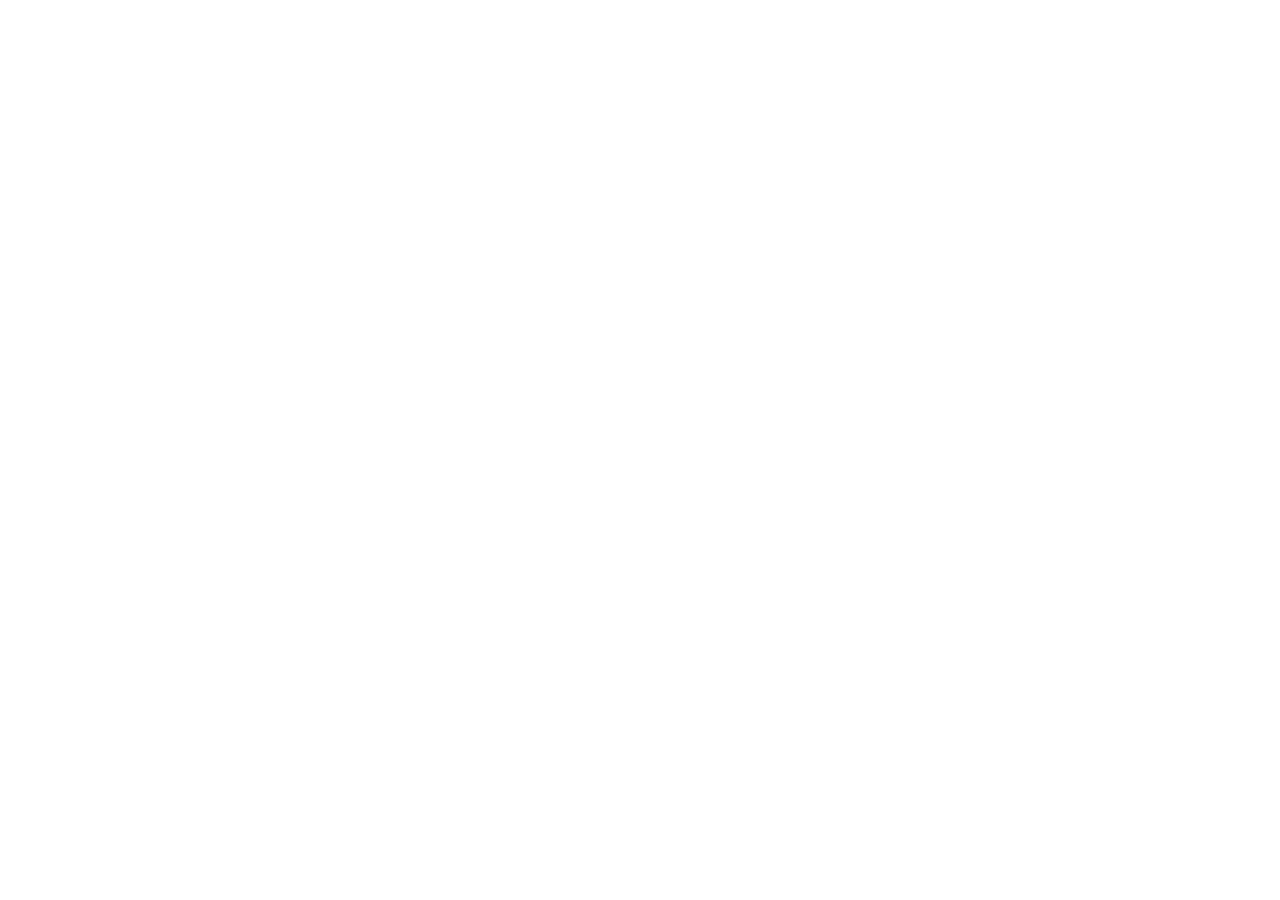
==== tweaks/_thread-demo/index.html @ beb1c35c "docs: screenshots and clips of each tweak from a thread demo page tweaks/_thread-demo is a stand-in " ====
<!doctype html>
<html lang="en" class="dark">
<head>
<meta charset="utf-8">
<meta name="viewport" content="width=device-width, initial-scale=1">
<title>Thread tweaks demo</title>
<!-- The loader declares this layer first in Amp too, so `@layer amp-tweaks { … !important }` wins. -->
<style>@layer amp-tweaks;</style>
<link rel="stylesheet" href="/_thread-demo/fake-thread.css">
</head>
<body>
<script type="module" src="/_thread-demo/fake-thread.js"></script>
</body>
</html>
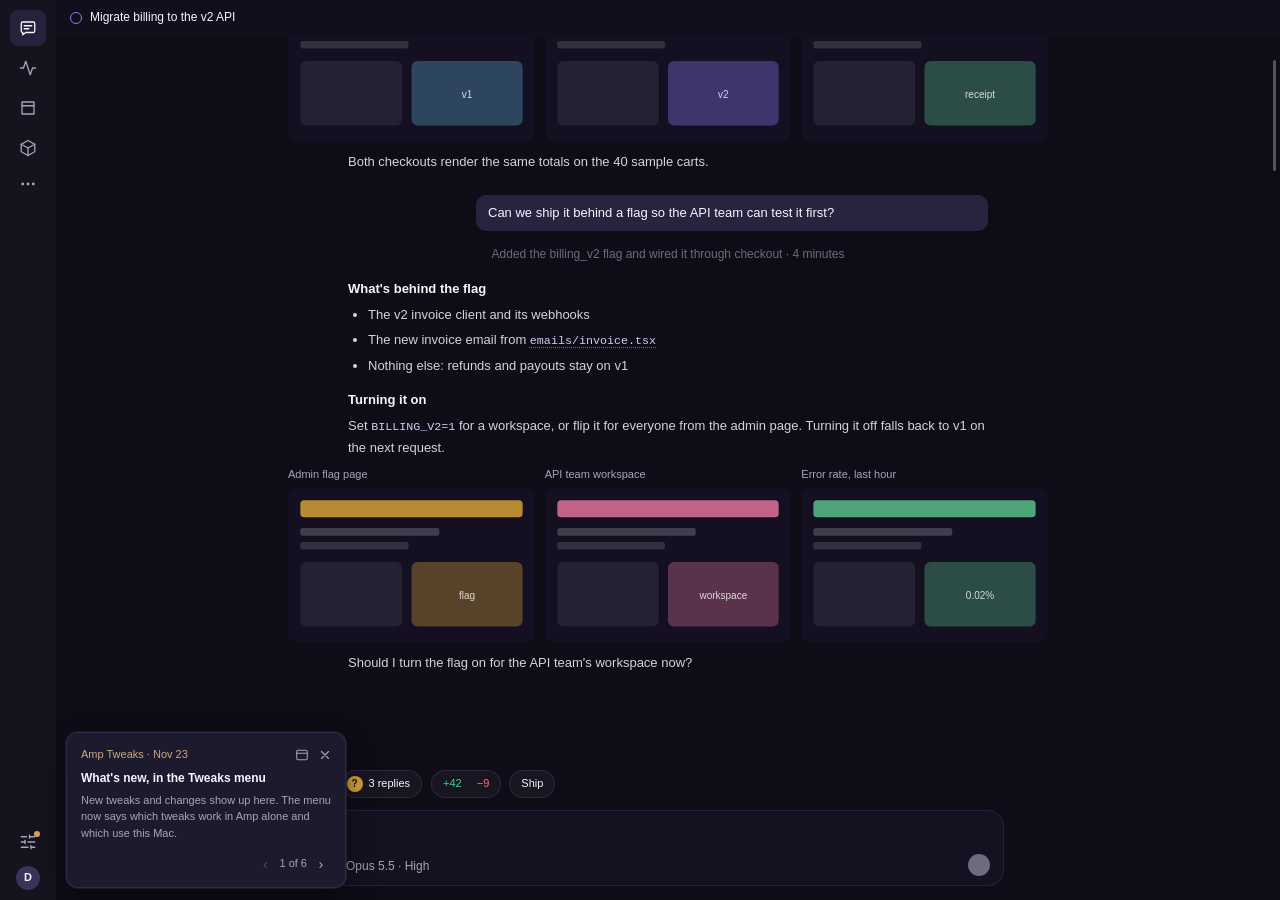
==== commit 395097c7: "feat: What's new card, tweak.json metadata, and a polish tweak - Each tweak has a tweak.json (title," ====
--- a/tweaks/_thread-demo/index.html
+++ b/tweaks/_thread-demo/index.html
@@ -6,9 +6,9 @@
 <title>Thread tweaks demo</title>
 <!-- The loader declares this layer first in Amp too, so `@layer amp-tweaks { … !important }` wins. -->
 <style>@layer amp-tweaks;</style>
-<link rel="stylesheet" href="/_thread-demo/fake-thread.css">
+<link rel="stylesheet" href="/tweaks/_thread-demo/fake-thread.css">
 </head>
 <body>
-<script type="module" src="/_thread-demo/fake-thread.js"></script>
+<script type="module" src="/tweaks/_thread-demo/fake-thread.js"></script>
 </body>
 </html>
--- a/tweaks/_thread-demo/fake-thread.css
+++ b/tweaks/_thread-demo/fake-thread.css
@@ -0,0 +1,90 @@
+/* Stand-ins for Amp's dark theme tokens and the few Amp classes the thread tweaks borrow (floating-control,
+   the rail button, the quick-action entrance). Values are read from the Amp Mac app. */
+:root {
+  color-scheme: dark;
+  --color-background: #0e0c17;
+  --color-foreground: #f7f5fd;
+  --color-muted-foreground: #a9a3b9;
+  --color-accent: #876ada29;
+  --color-accent-foreground: #f7f5fd;
+  --color-primary: #f7f5fd;
+  --color-primary-foreground: #0e0c17;
+  --color-popover: #1e1a2e;
+  --color-popover-foreground: #f7f5fd;
+  --color-border: #a592e51f;
+  --color-ring: #876ada;
+  --color-warning: #d6a038;
+  --color-success: #34d399;
+  --color-destructive: #f87171;
+  --shadow-popover: 0 0 0 1px #a592e51f, 0 12px 32px rgb(0 0 0 / 0.45);
+  --radius-sm: 0.25rem;
+  --radius-md: 0.375rem;
+  --text-xs: 0.6875rem;
+  --text-sm: 0.75rem;
+  --text-base: 0.8125rem;
+  --thread-column-max-width: 42rem;
+  --font-mono: ui-monospace, "SF Mono", Menlo, monospace;
+  --animate-quick-action-in: quick-action-in .28s cubic-bezier(.2, .9, .3, 1) backwards;
+}
+@keyframes quick-action-in { 0% { opacity: 0; translate: -12px; } 100% { opacity: 1; translate: none; } }
+
+* { box-sizing: border-box; }
+html, body { height: 100%; margin: 0; }
+body { display: flex; background: var(--color-background); color: #d4d2db; font: 13px/1.6 -apple-system, BlinkMacSystemFont, "Segoe UI", Roboto, sans-serif; -webkit-font-smoothing: antialiased; overflow: hidden; }
+button { font: inherit; color: inherit; background: none; border: 0; padding: 0; }
+svg { display: block; }
+
+/* ---------- Amp's left rail ---------- */
+[data-primary-navigation-rail] { flex: none; width: 56px; display: flex; flex-direction: column; align-items: center; padding: 10px 0; background: #16131f; }
+[data-primary-navigation-rail] ul { list-style: none; margin: 0; padding: 0; display: flex; flex-direction: column; align-items: center; gap: 4px; }
+.amp-rail-btn { display: grid; place-items: center; width: 36px; height: 36px; border-radius: 8px; color: var(--color-muted-foreground); cursor: pointer; }
+.amp-rail-btn:hover, .amp-rail-btn[data-active="true"] { background: var(--color-accent); color: var(--color-foreground); }
+.amp-rail-icon { display: grid; place-items: center; width: 20px; height: 20px; }
+.amp-rail-icon svg { width: 18px; height: 18px; }
+[data-rail-more-area] { flex: 1; }
+[data-rail-footer] { display: flex; flex-direction: column; align-items: center; gap: 6px; padding-top: 8px; }
+.amp-avatar { width: 24px; height: 24px; border-radius: 50%; display: grid; place-items: center; background: #3b3456; color: var(--color-foreground); font-size: 11px; font-weight: 600; }
+
+/* ---------- the thread pane ---------- */
+.pane { flex: 1; min-width: 0; display: flex; flex-direction: column; }
+.tabbar { flex: none; height: 36px; display: flex; align-items: center; gap: 8px; padding: 0 14px; color: var(--color-foreground); font-size: 12px; background: #120f1c; }
+.tabbar .orb { width: 12px; height: 12px; border-radius: 50%; border: 1.5px solid #8b7cf6; }
+.transcript { position: relative; flex: 1; min-height: 0; }
+[data-thread-transcript-scroll] { position: absolute; inset: 0; overflow-y: auto; scrollbar-width: none; }
+[data-transcript-entry-list] { max-width: var(--thread-column-max-width); margin: 0 auto; padding: 20px 16px 0; display: grid; gap: 14px; }
+[data-thread-transcript-end-spacer] { height: 140px; }
+[data-transcript-user-message-content] { margin-left: auto; max-width: 80%; padding: 8px 12px; border-radius: 10px; background: #2a2340; color: var(--color-foreground); }
+[data-transcript-markdown] h3 { margin: 14px 0 4px; color: var(--color-foreground); font-size: 13px; font-weight: 600; }
+[data-transcript-markdown] p { margin: 0 0 8px; line-height: 1.55; }
+[data-transcript-markdown] ul { margin: 0 0 8px; padding-left: 20px; }
+[data-transcript-markdown] li { margin: 0 0 4px; line-height: 1.55; }
+[data-transcript-markdown] code { font: 0.9em var(--font-mono); background: #ffffff12; padding: 1px 5px; border-radius: 4px; color: var(--color-foreground); }
+.run { color: #6f6a80; font-size: 12px; text-align: center; margin: 2px 0; }
+[data-transcript-gallery] { display: grid; grid-template-columns: repeat(3, 1fr); gap: 10px; margin: 8px -60px 10px; }
+[data-transcript-gallery] img { width: 100%; border-radius: 8px; display: block; }
+[data-transcript-gallery] figcaption { font-size: 11px; color: var(--color-muted-foreground); margin-bottom: 4px; }
+[data-transcript-gallery] figure { margin: 0; }
+
+/* Amp's floating layer above the composer, holding the quick actions. */
+[data-transcript-bottom-overlay] { position: absolute; inset: auto 0 12px; z-index: 20; display: flex; flex-direction: column; align-items: center; gap: 8px; pointer-events: none; }
+.overlay-inner { display: flex; width: 100%; max-width: var(--thread-column-max-width); padding: 0 12px 0 9px; pointer-events: none; }
+[data-thread-quick-action-row] { position: relative; display: flex; min-width: 0; margin-right: auto; pointer-events: auto; }
+[data-thread-quick-action-scroller] { display: flex; gap: 8px; min-width: 0; overflow-x: auto; scrollbar-width: none; margin: -8px; padding: 8px; mask-image: linear-gradient(90deg, #000 calc(100% - 24px), transparent); }
+[data-thread-quick-action-scroller] > * { flex-shrink: 0; animation: var(--animate-quick-action-in); }
+[data-thread-quick-action-scroller] > :nth-child(2) { animation-delay: 35ms; }
+[data-thread-quick-action-scroller] > :nth-child(3) { animation-delay: 70ms; }
+[data-thread-quick-action-scroller] > :nth-child(n+4) { animation-delay: 105ms; }
+.contents { display: contents; }
+.floating-control { position: relative; display: inline-flex; align-items: center; height: 28px; gap: 6px; padding: 0 12px 0 6px; border-radius: 9999px; background: #ffffff0b; box-shadow: inset 0 0 0 1px #a592e526; backdrop-filter: blur(12px); color: var(--color-foreground); font-size: var(--text-xs); white-space: nowrap; max-width: 18rem; cursor: pointer; }
+.floating-control:hover { background: #ffffff14; }
+.floating-control.plain { padding: 0 12px; }
+.reply-icon { display: inline-grid; place-items: center; width: 16px; height: 16px; flex: none; border-radius: 50%; background: var(--color-primary); color: var(--color-primary-foreground); }
+.reply-icon svg { width: 10px; height: 10px; }
+.truncate { min-width: 0; overflow: hidden; text-overflow: ellipsis; }
+.diff .g { color: var(--color-success); } .diff .r { color: var(--color-destructive); }
+/* Amp's own full-text copy of a reply on hover (the tweak hides it). */
+[data-suggestion-reply-expanded] { position: fixed; z-index: 50; display: flex; align-items: center; gap: 6px; height: 28px; padding: 0 12px 0 6px; border-radius: 9999px; background: #2a2540; box-shadow: 0 0 0 1px #ffffff2e, 0 4px 12px rgb(0 0 0 / 0.45); color: var(--color-foreground); font-size: var(--text-xs); white-space: nowrap; pointer-events: none; }
+
+.composer-wrap { flex: none; display: flex; justify-content: center; padding: 0 16px 14px; }
+.composer { width: 100%; max-width: var(--thread-column-max-width); height: 76px; border-radius: 16px; background: #141220; box-shadow: inset 0 0 0 1px var(--color-border); display: flex; align-items: flex-end; justify-content: space-between; padding: 10px 14px; color: var(--color-muted-foreground); font-size: 12px; }
+.composer .send { width: 22px; height: 22px; border-radius: 50%; background: #6f6a80; }
